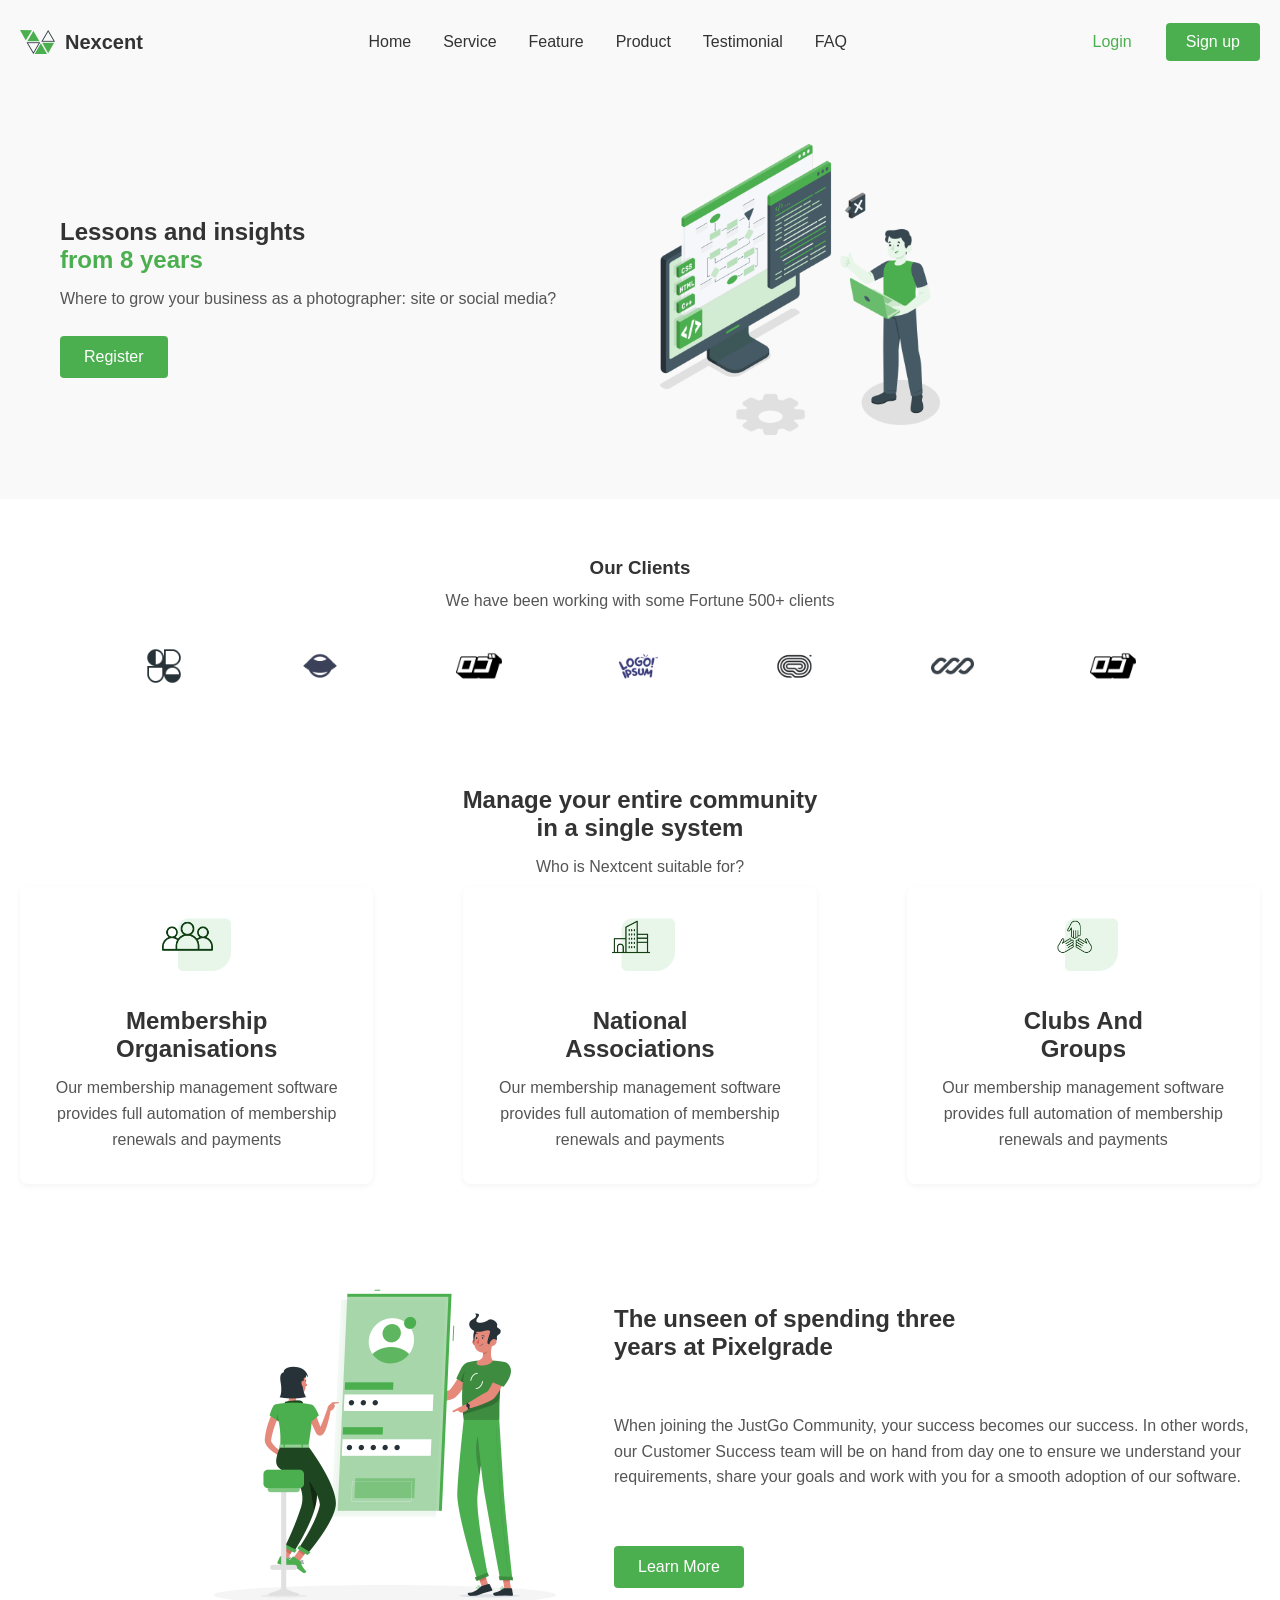
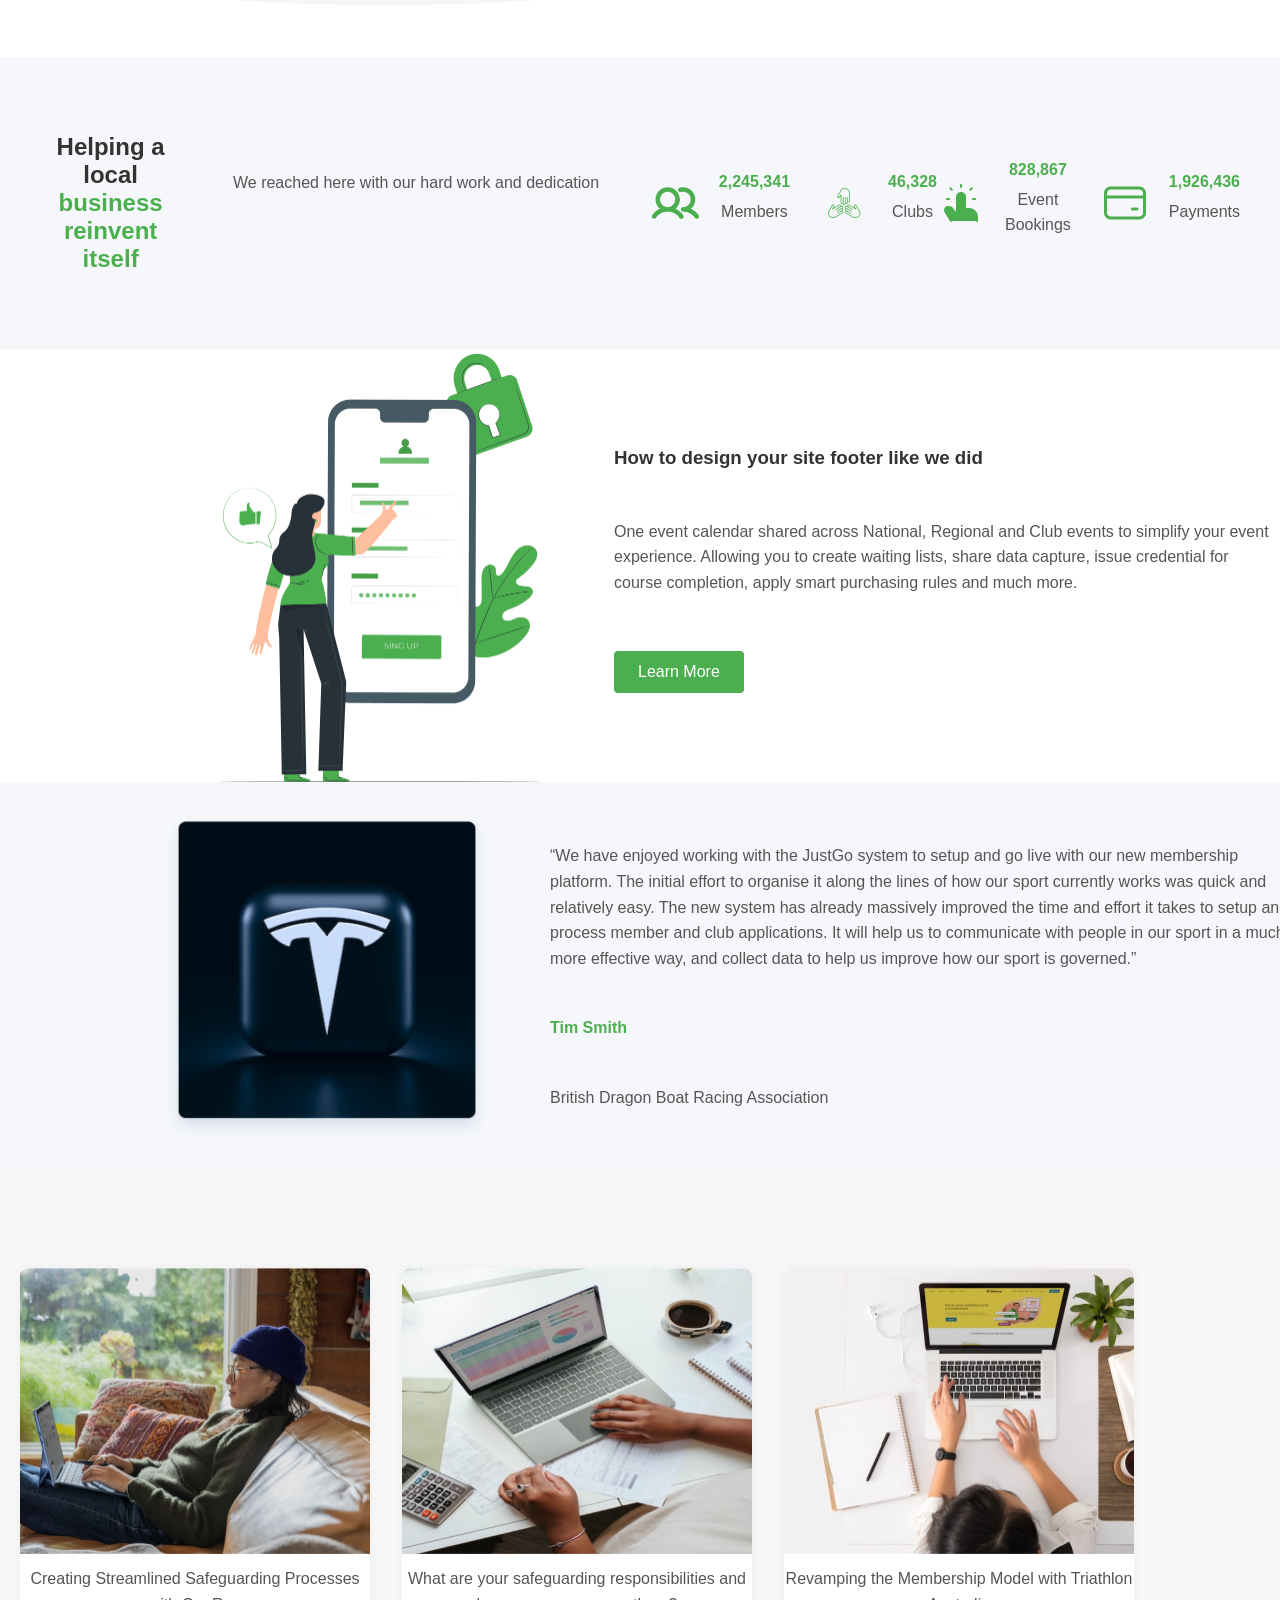
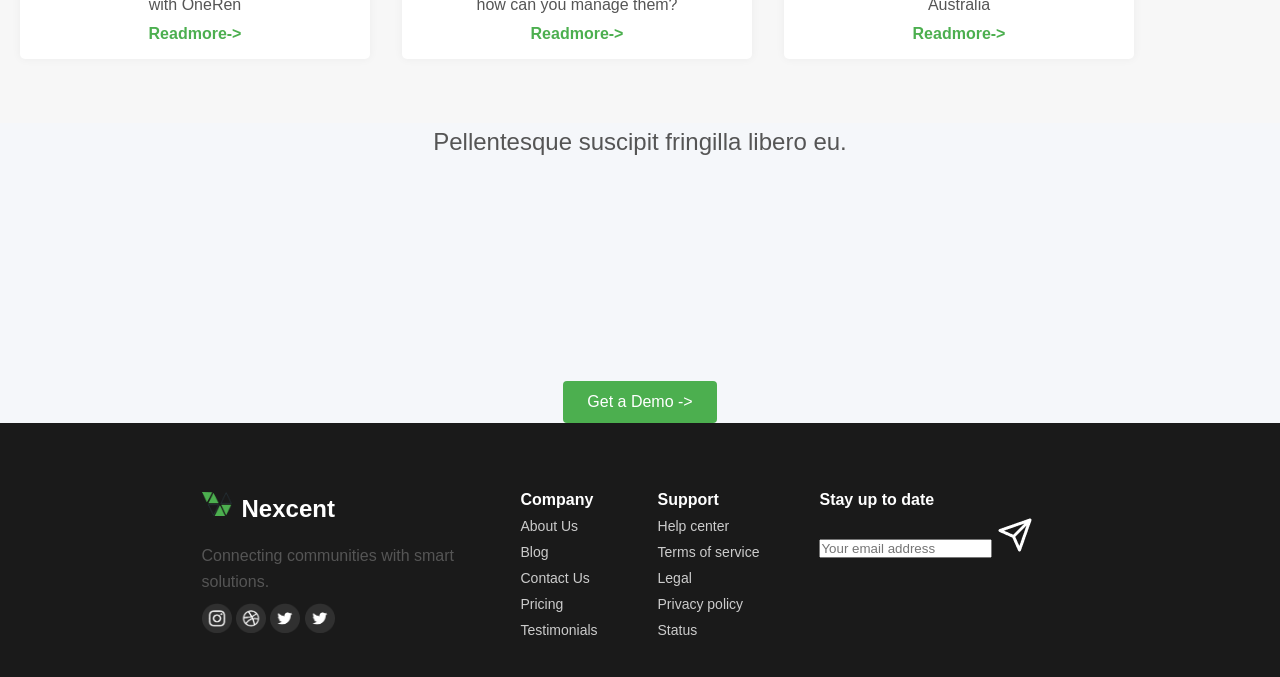
==== index.html @ 681e9457 "delete Landing-page-full.html" ====
<!DOCTYPE html><html lang="en">
<head>
  <meta charset="UTF-8" />
  <meta name="viewport" content="width=device-width, initial-scale=1.0" />
  <title>Nexcent Landing Page</title>
  <link rel="stylesheet" href="../styles/style.css" />
</head>
<body>
  <header class="navbar">
    <div class="container">
      <div class="logo">
        <img src="../assets/images/logo/logo.png" alt="logo Image" />
        <h1>Nexcent</h1>
      </div>
      <nav>
        <ul class="nav-links">
          <li><a href="#">Home</a></li>
          <li><a href="#">Service</a></li>
          <li><a href="#">Feature</a></li>
          <li><a href="#">Product</a></li>
          <li><a href="#">Testimonial</a></li>
          <li><a href="#">FAQ</a></li>
        </ul>
      </nav>
      <div class="nav-buttons">
        <a href="#" class="login">Login</a>
        <a href="#" class="signup">Sign up</a>
      </div>
    </div>
  </header>


  <section class="hero">
    <div class="container hero-content">
      <div class="text">
        <h1>Lessons and insights <br><span class="green">from 8 years</span></h1>
        <p>Where to grow your business as a photographer: site or social media?</p>
        <a href="#" class="btn">Register</a>
      </div>
      <div class="image">
        <img src="../assets/images/hero.png" alt="Hero Image" />
      </div>
    </div>      
  </section>


 <section class="clients">
  <div class="clients-wrapper">
    <h3>Our Clients</h3>
    <p>We have been working with some Fortune 500+ clients</p>
    <div class="client-logos">
      <img src="../assets/images/logo/logo1.png" alt="Client Logo 1" />
      <img src="../assets/images/logo/logo2.png" alt="Client Logo 2" />
      <img src="../assets/images/logo/logo3.png" alt="Client Logo 3" />
      <img src="../assets/images/logo/logo4.png" alt="Client Logo 4" />
      <img src="../assets/images/logo/logo5.png" alt="Client Logo 5" />
      <img src="../assets/images/logo/logo6.png" alt="Client Logo 6" />
      <img src="../assets/images/logo/logo7.png" alt="Client Logo 7" />
    
    </div>
  </div>
</section>


  <section class="features">
    <div class="features-wrapper">
      <div class="features-header">
        <h1>Manage your entire community<br> in a single system</h1>
        <p>Who is Nextcent suitable for?</p>
      </div>
      <div class="feature-boxes">
        <div class="box">
          <img src="../assets/images/icon/icon1.png" alt="Membership Organisations" />
          <h2>Membership <br> Organisations</h2>
          <p>Our membership management software provides full automation of membership renewals and payments</p>
        </div>
        <div class="box">
          <img src="../assets/images/icon/icon2.png" alt="National Associations" />
          <h2>National <br>Associations</h2>
          <p>Our membership management software provides full automation of membership renewals and payments</p>
        </div>
        <div class="box">
          <img src="../assets/images/icon/icon3.png" alt="Clubs And Groups" />
          <h2>Clubs And<br> Groups</h2>
          <p>Our membership management software provides full automation of membership renewals and payments</p>
        </div>
      </div>
    </div>
  </section>


<section class="story">
  <div class="container story-section">
    <div class="image">
      <img src="../assets/images/story1.png" alt="Story Image" />
    </div>
    <div class="text">
      <h1>The unseen of spending three <br>years at Pixelgrade</h1>
      <p>When joining the JustGo Community, your success becomes our success. 
        In other words, our Customer Success team will be on hand from day one to 
        ensure we understand your requirements, share your goals 
        and work with you for a smooth adoption of our software.</p>
      <a href="#" class="btn">Learn More</a>
    </div>
  </div>
</section>

  
<section class="stats">
  <div class="container">
    <h2>Helping a local <br> <span class="green">business reinvent itself</span></h2>
    <p class="description">We reached here with our hard work and dedication</p>

    
    <div class="stat-row">
      <div class="stat-item">
        <img src="../assets/images/counts/members.png" alt="Members" class="stat-logo" />
        <div class="green">
          <strong>2,245,341</strong>
          <p>Members</p>
        </div>
      </div>
      <div class="stat-item">
        <img src="../assets/images/counts/clubs.png" alt="Clubs" class="stat-logo" />
        <div class="green">
          <strong>46,328</strong>
          <p>Clubs</p>
        </div>
      </div>
    </div>

    
    <div class="stat-row">
      <div class="stat-item">
        <img src="../assets/images/counts/event bookings.png" alt="Event Bookings" class="stat-logo" />
        <div class="green">
          <strong>828,867</strong>
          <p>Event Bookings</p>
        </div>
      </div>
      <div class="stat-item">
        <img src="../assets/images/counts/payment.png" alt="Payments" class="stat-logo" />
        <div class="green">
          <strong>1,926,436</strong>
          <p>Payments</p>
        </div>
      </div>
    </div>
  </div>
</section>

  
<section class="story">
    <div class="container story-section">
      <div class="image">
        <img src="../assets/images/story2.png" alt="" />
      </div>
      <div class="text">
        <h3>How to design your site footer like we did</h3>
        <p>One event calendar shared across National, 
          Regional and Club events to simplify your event experience. 
          Allowing you to create waiting lists, share data capture, 
          issue credential for course completion, apply smart purchasing rules and much more.</p>
        <a href="#" class="btn">Learn More</a>
      </div>
    </div>
  </section>  
  

<section class="testimonials">
  <div class="container">
    <div class="testimonial-box">
      <img src="../assets/images/testimonial.png" alt="Testimonial" />
      <div class="testimonial-text">
        <p>“We have enjoyed working with the JustGo system to setup and go live with our 
          new membership platform. The initial effort to organise it along the lines of how 
          our sport currently works was quick and relatively easy. The new system has already 
          massively improved the time and effort it takes to setup and process member and club 
          applications. It will help us to communicate with people in our sport in a much more 
          effective way, and collect data to help us improve how our sport is governed.”</p>
        <h4><span class="green">Tim Smith</span></h4>
        <p class="org">British Dragon Boat Racing Association</p>
      </div> </div> 
      <div class="client-logos">
      <img src="../assets/images/logo/logo1.png" alt="Client Logo 1" />
      <img src="../assets/images/logo/logo2.png" alt="Client Logo 2" />
      <img src="../assets/images/logo/logo3.png" alt="Client Logo 3" />
      <img src="../assets/images/logo/logo4.png" alt="Client Logo 4" />
      <img src="../assets/images/logo/logo5.png" alt="Client Logo 5" />
      <img src="../assets/images/logo/logo6.png" alt="Client Logo 6" />
    </div>
    </div>
</section>
 
  
 <section class="blog">
  <div class="container">

    <div class="blog-cards">
      <div class="card">
        <img src="../assets/images/blog/blog1.png" alt="Blog 1" />
        <p>Creating Streamlined Safeguarding Processes with OneRen</p>
        <a href="#"><span class="green">Readmore-></span></a>
      </div>
      <div class="card">
        <img src="../assets/images/blog/blog2.png" alt="Blog 2" />
        <p>What are your safeguarding responsibilities and how can you manage them?</p>
        <a href="#"><span class="green">Readmore-></span></a>
      </div>
      <div class="card">
        <img src="../assets/images/blog/blog3.png" alt="Blog 3" />
        <p>Revamping the Membership Model with Triathlon Australia</p>
       <a href="#"><span class="green">Readmore-></span></a>
      </div>
    </div>
  </div>
</section>


<section class="new-section">
  <div class="container">
    <p class="description">Pellentesque suscipit fringilla libero eu.</p>
    <a href="#" class="btn">Get a Demo -></a>
  </div>
</section>


<footer class="footer">
  <div class="container">
    <div class="footer-content">
      <div class="footer-about">
        <div class="logo">
        <img src="../assets/images/logo/logo.png" alt="Footer Logo" />
        <h2>Nexcent</h2>
        </div>
        <p>Connecting communities with smart solutions.</p>
        <div class="social-icons">
          <a href="#"><img src="../assets/images/social links/insta.png" alt="Facebook" /></a>
          <a href="#"><img src="../assets/images/social links/ii.png" alt="Twitter" /></a>
          <a href="#"><img src="../assets/images/social links/twitter.png" alt="LinkedIn" /></a>
          <a href="#"><img src="../assets/images/social links/youtube.png" alt="Instagram" /></a>
      </div>
      </div>
      <div class="footer-links">
        <div>
          <h4>Company</h4>
          <ul>
            <li><a href="#">About Us</a></li>
            <li><a href="#">Blog</a></li>
            <li><a href="#">Contact Us</a></li>
            <li><a href="#">Pricing</a></li>
            <li><a href="#">Testimonials</a></li>
          </ul>
        </div>
        <div>
          <h4>Support</h4>
          <ul>
            <li><a href="#">Help center</a></li>
            <li><a href="#">Terms of service</a></li>
            <li><a href="#">Legal</a></li>
            <li><a href="#">Privacy policy</a></li>
            <li><a href="#">Status</a></li>
          </ul>
        </div>
        <div>
         <div class="footer-subscribe">
  <h4>Stay up to date</h4>
  <div class="subscribe-box">
    <input type="email" placeholder="Your email address" class="footer-input" />
    <img src="../assets/images/arrow.png" alt="Arrow Icon" class="arrow-icon" />
  </div>
</div>
        </div>
      </div>
    </div>
  </footer>

</body>
</html>
---- styles/style.css ----
/* General Styling */
body {
  margin: 0;
  padding: 0;
  font-family: 'Segoe UI', Tahoma, Geneva, Verdana, sans-serif;
  color: #333;
  background-color: #f9f9f9;
}

h1, h2, h3, h4 {
  margin: 0.5em 0;
}

p {
  line-height: 1.6;
  margin: 0.5em 0;
  font-size: 16px;
  color: #555;
}

.h2 {
  font-size: 40px;
  margin-bottom: 20px;
}

.green {
  color: #4CAF4F;
}

.btn {
  background-color: #4CAF4F;
  color: white;
  padding: 12px 24px;
  text-decoration: none;
  border-radius: 4px;
  font-size: 16px;
  display: inline-block;
  margin-top: 1em;
   width: fit-content;
}

* {
  margin: 0;
  padding: 0;
  box-sizing: border-box;
}

/* Container */
.container {
  max-width: 1440px;
  margin: 0 auto;
  height: 100%;
  display: flex;
  align-items: center;
  justify-content: space-between;
  padding: 0 20px;
}

/* Navbar */
header.navbar {
  box-shadow: 0 2px 4px rgba(0, 0, 0, 0.05);
  height: 84px;
  width: 100%;
}

.logo {
  display: flex;
  align-items: center;
  gap: 10px;
}

.logo img {
  width: 35px;
  height: 24px;
}

.logo h1 {
  font-size: 20px;
  font-weight: 600;
  line-height: 21px;
}

.nav-links {
  list-style: none;
  display: flex;
  gap: 32px;
  align-items: center;
}

.nav-links a {
  text-decoration: none;
  color: #333;
  font-size: 16px;
  font-weight: 500;
}

.nav-buttons {
  display: flex;
  gap: 14px;
}

.nav-buttons a {
  text-decoration: none;
  padding: 10px 20px;
  font-size: 16px;
  border-radius: 4px;
 
}

.login {
  color: #4CAF4F;
  background-color: transparent;
}

.signup {
  background-color: #4CAF4F;
  color: white;
  border: none;
}

/* Hero */
.hero {
  background-color: #f9f9f9;
  padding: 60px 20px;
}

.hero-content {
  display: flex;
  align-items: center;
  justify-content: space-between;
  max-width: 1200px;
  margin: 0 auto;
  gap: 40px;
  flex-wrap: wrap;
}

.hero .text,
.hero .image {
  flex: 1;
  min-width: 300px;
}

.hero .image img {
  max-width: 50%;
  height: auto;
}

/* Clients */
.clients {
  width: 100%;
  padding: 3em 144px;
  margin: auto;
  text-align: center;
  background-color: #fff;
}

.clients-wrapper {
  max-width: 1152px;
  margin: auto;
}

.client-logos {
  margin-top: 2em;
  display: flex;
  justify-content: space-between;
  align-items: center;
  flex-wrap: wrap;
  gap: 16px;
}

.client-logos img {
  max-height: 40px;
  object-fit: contain;
}

/* Features */
.features {
  padding: 40px 20px;
  background-color: #fff;
  text-align: center;
}

.feature-boxes {
  display: flex;
  justify-content: space-between;
  flex-wrap: wrap;
  gap: 90px;
}

.box {
  flex: 1;
  min-width: 240px;
  background-color: #fff;
  padding: 24px;
  border-radius: 8px;
  box-shadow: 0 2px 6px rgba(0, 0, 0, 0.05);
  transition: transform 0.3s;
}

.box:hover {
  transform: translateY(-5px);
}

.box img {
  height: 60px;
  margin-bottom: 20px;
}

/* Story */
.story {
  width: 100%;
  height: 433px;
  padding: 0 144px;
  background-color: #fff;
  display: flex;
  align-items: center;
  justify-content: center;
}

.story.alt {
  background-color: #f7f7f7;
}

.story-section {
  display: flex;
  flex-direction: row;
  align-items: center;
  gap: 8px;
}

.story .image {
  flex: 0 0 442px;
  height: 433px;
}

.story .image img {
  width: 100%;
  height: 100%;
  object-fit: cover;
}

.story .text {
  flex: 0 0 661px;
  height: 268px;
  display: flex;
  flex-direction: column;
  justify-content: center;
  gap: 32px;
}

/* Stats */
.stats {
  background-color: #f5f7fa;
  padding: 64px 20px;
  text-align: center;
}

.stats .description {
  font-size: 16px;
  margin-bottom: 40px;
}

.stat-row {
  width: 540px;
  height: 60px;
  display: flex;
  justify-content: space-between;
  gap: 30px;
  margin: 20px auto;
}

.stat-item {
  flex: 1;
  display: flex;
  align-items: center;
  gap: 20px;
}

.stat-logo {
  width: 48px;
  height: 48px;
  object-fit: contain;
}

.stat-info {
  display: flex;
  flex-direction: column;
  align-items: flex-start;
  justify-content: center;
}

/* Testimonials */
.testimonials {
  width: 1350px;
  height: 390px;
  padding: 32px 144px;
  background: #F5F7FA;
  display: flex;
}

.testimonial-box {
  display: flex;
  gap: 60px;
  align-items: center;
  height: 200px;
}

.testimonial-box img {
  width: 326px;
  height: 326px;
  border-radius: 8px;
  object-fit: cover;
}

.testimonial-text {
  width: 748px;
  height: 324px;
  display: flex;
  flex-direction: column;
  gap: 32px;
  justify-content: center;
}

/* Blog */
.blog {
  padding: 4em 0;
  background-color: #f7f7f7;
  text-align: center;
}

.blog-cards {
  display: flex;
  justify-content: center;
  gap: 2em;
  flex-wrap: wrap;
  margin-top: 2em;
}

.card {
  background: #fff;
  width: 350px;
  border-radius: 5px;
  box-shadow: 0 0 10px rgba(0, 0, 0, 0.05);
  overflow: hidden;
}

.card img {
  width: 100%;
  height: 286px;
  object-fit: cover;
  border-radius: 8px 8px 0 0;
}


.card a {
  display: inline-block;
  margin-bottom: 1em;
  color: #007bff;
  font-weight: bold;
  text-decoration: none;
}

/* New Section */
.new-section {
  width: 100%;
  height: 300px;
  background-color: #f5f7fa;
  display: flex;
  align-items: center;
  justify-content: center;
  text-align: center;
}

.new-section .container {
  flex-direction: column;
  align-items: center;
  gap: 0.1em;
}

.description {
  width: 887px;
  font-size: 1.5rem;
  margin: 0;
}


/* Footer */
.footer {
  background-color: #1A1A1A;
  color: white;
  padding: 60px 20px 30px;
}

.footer-content {
  display: flex;
  justify-content: space-between;
  flex-wrap: wrap;
  gap: 40px;
  max-width: 1440px;
  margin: 0 auto;
  height: 100%;
}

.footer-about {
  flex: 1;
  min-width: 250px;
}

.footer-about img {
  width: 30px;
  margin-bottom: 10px;
}

.footer-links {
  display: flex;
  flex: 2;
  gap: 60px;
  flex-wrap: wrap;
}

.footer-links ul {
  list-style: none;
}

.footer-links li {
  margin-bottom: 8px;
}

.footer-links a {
  color: #ccc;
  text-decoration: none;
  font-size: 14px;
}

.footer-bottom {
  display: flex;
  justify-content: center;
  align-items: center;
  background-color: #333;
  padding: 8px;
  color: grey;
  font-size: 14px;
  margin-top: 40px;
}

.footer-bottom img.arrow-icon {
  width: 10px;
  height: 10px;
}
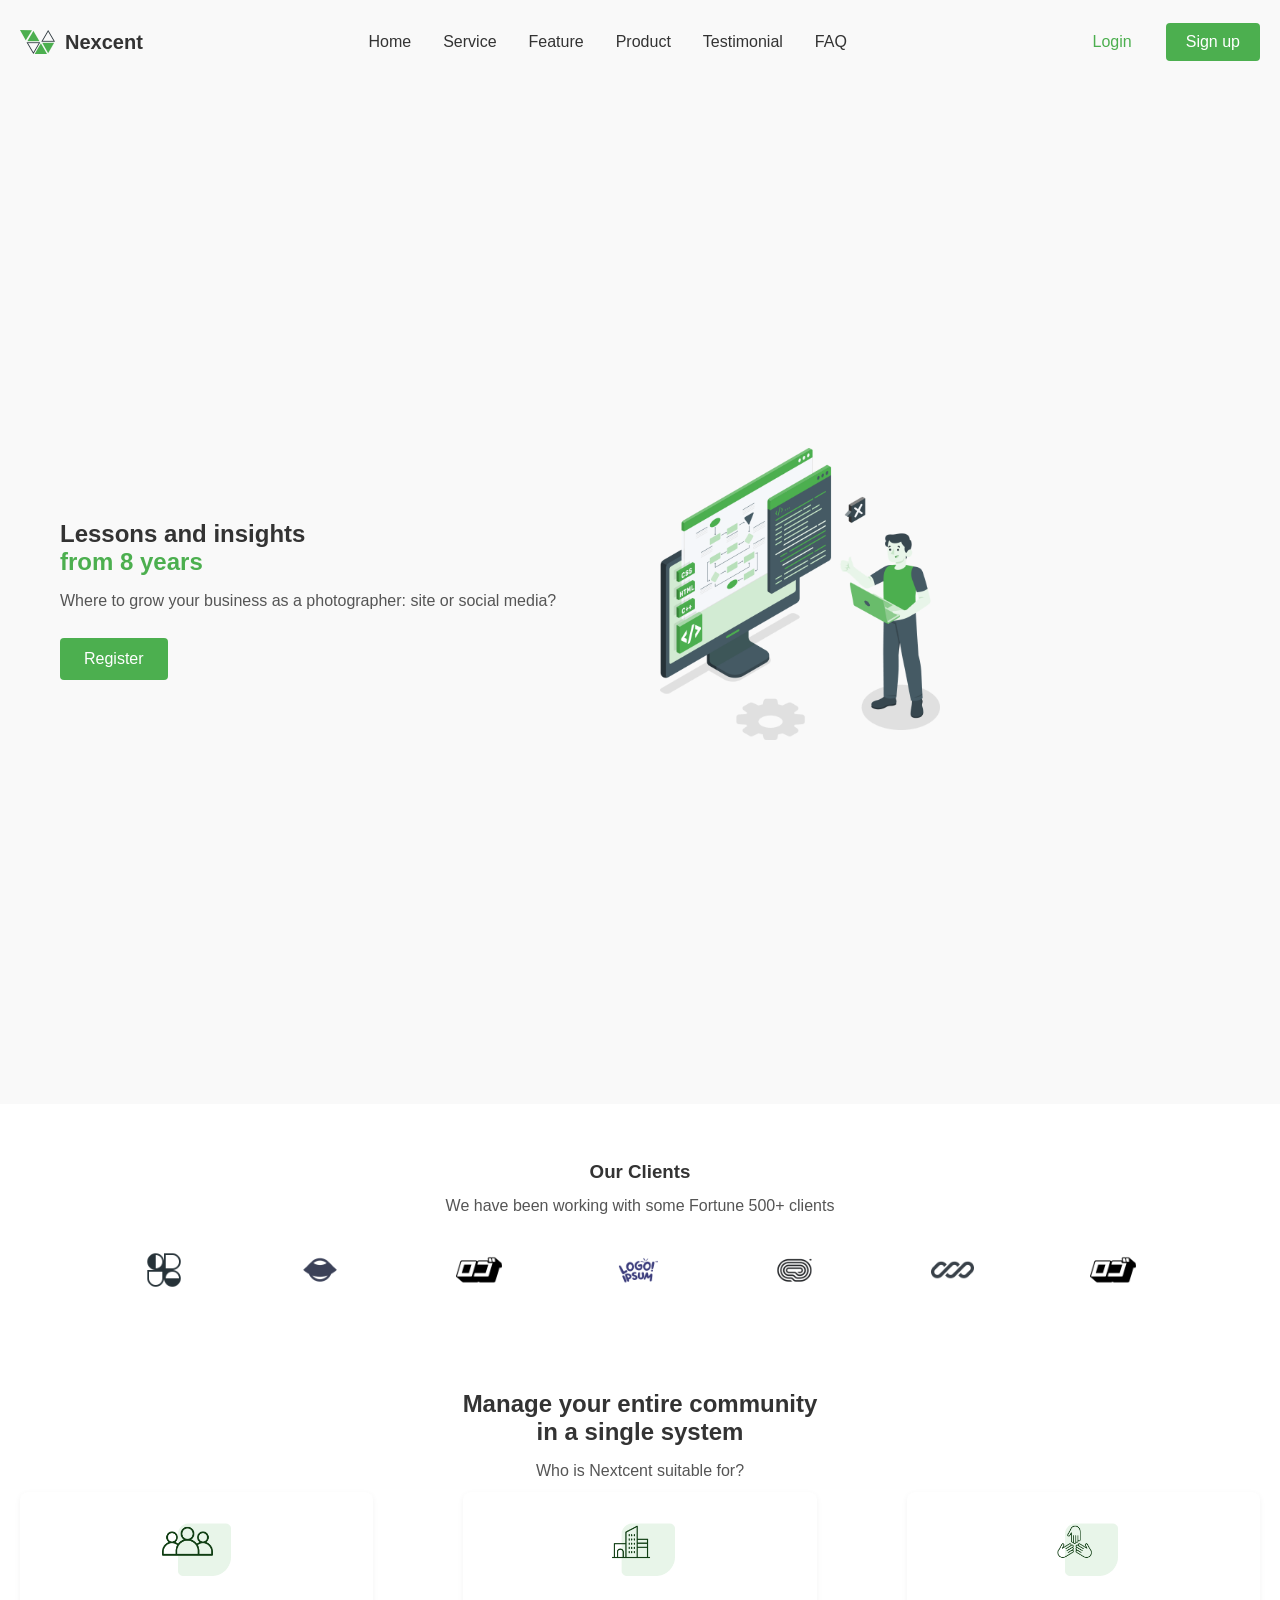
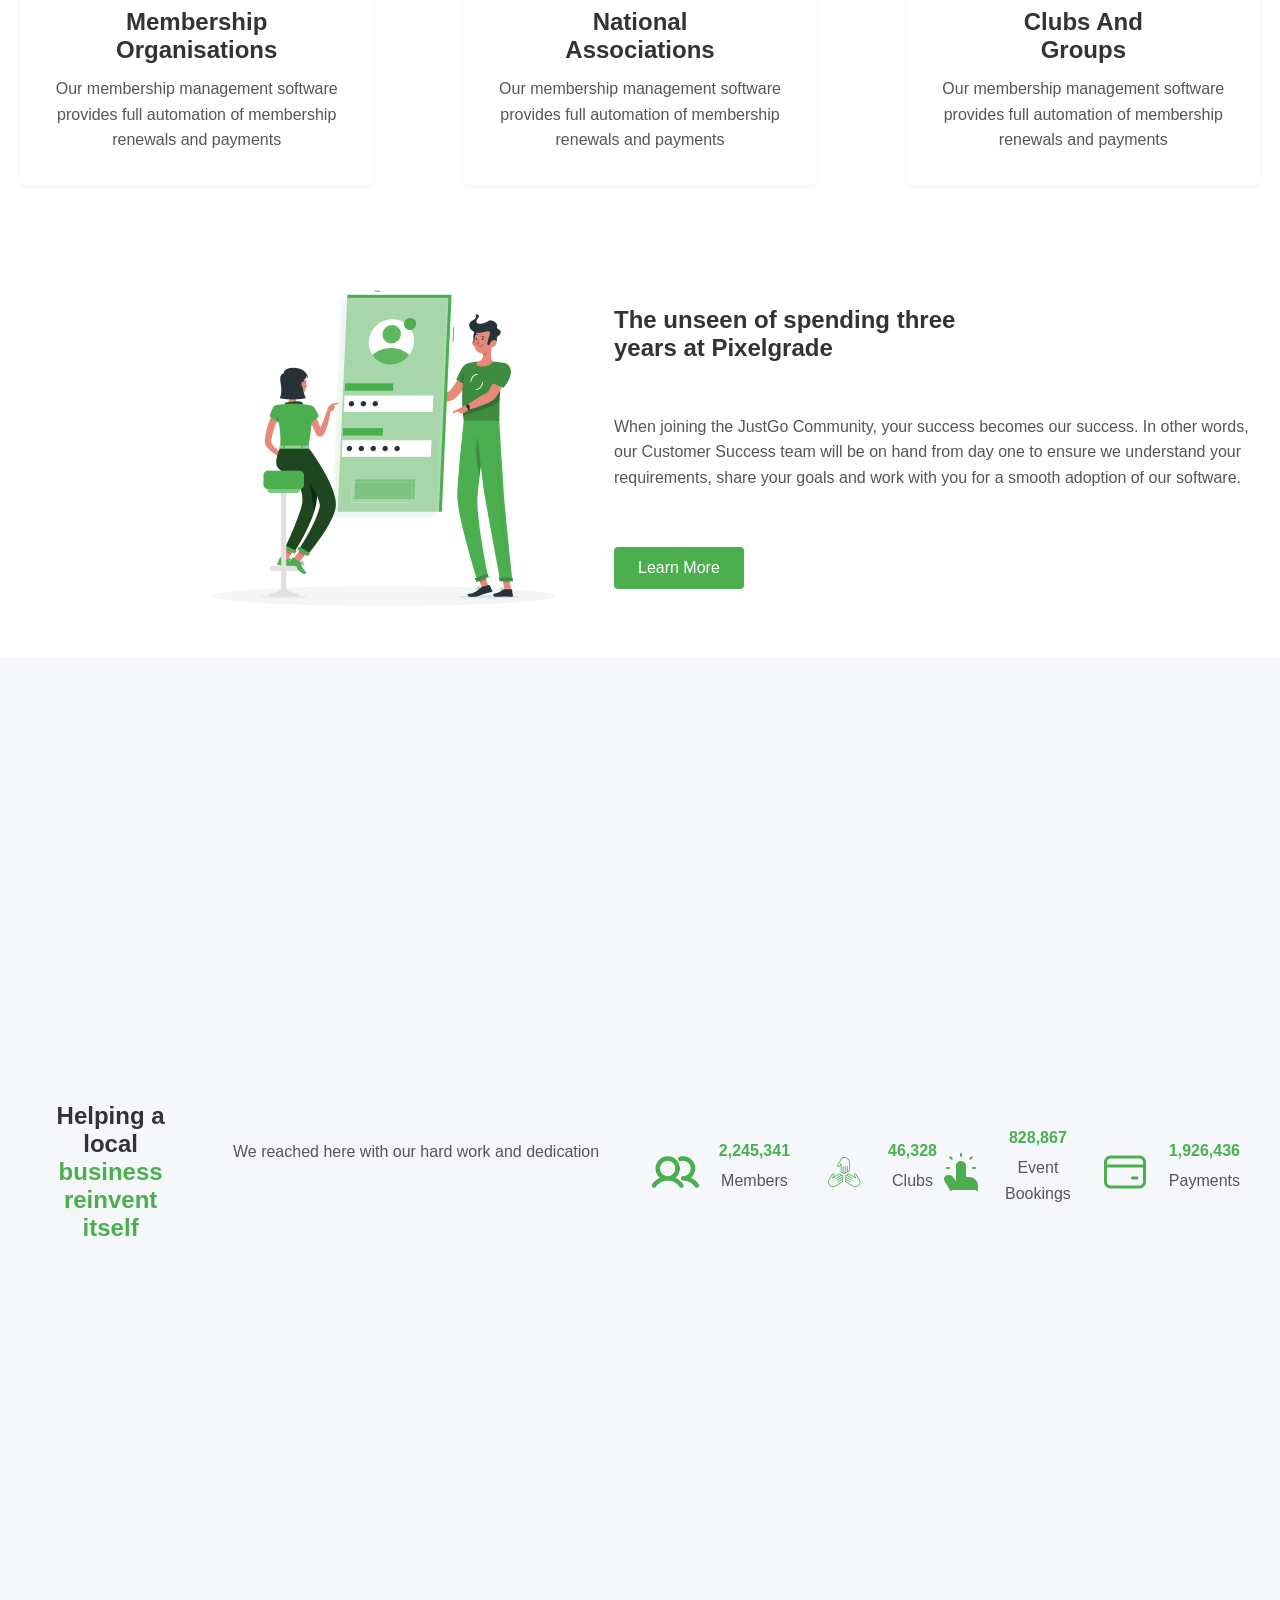
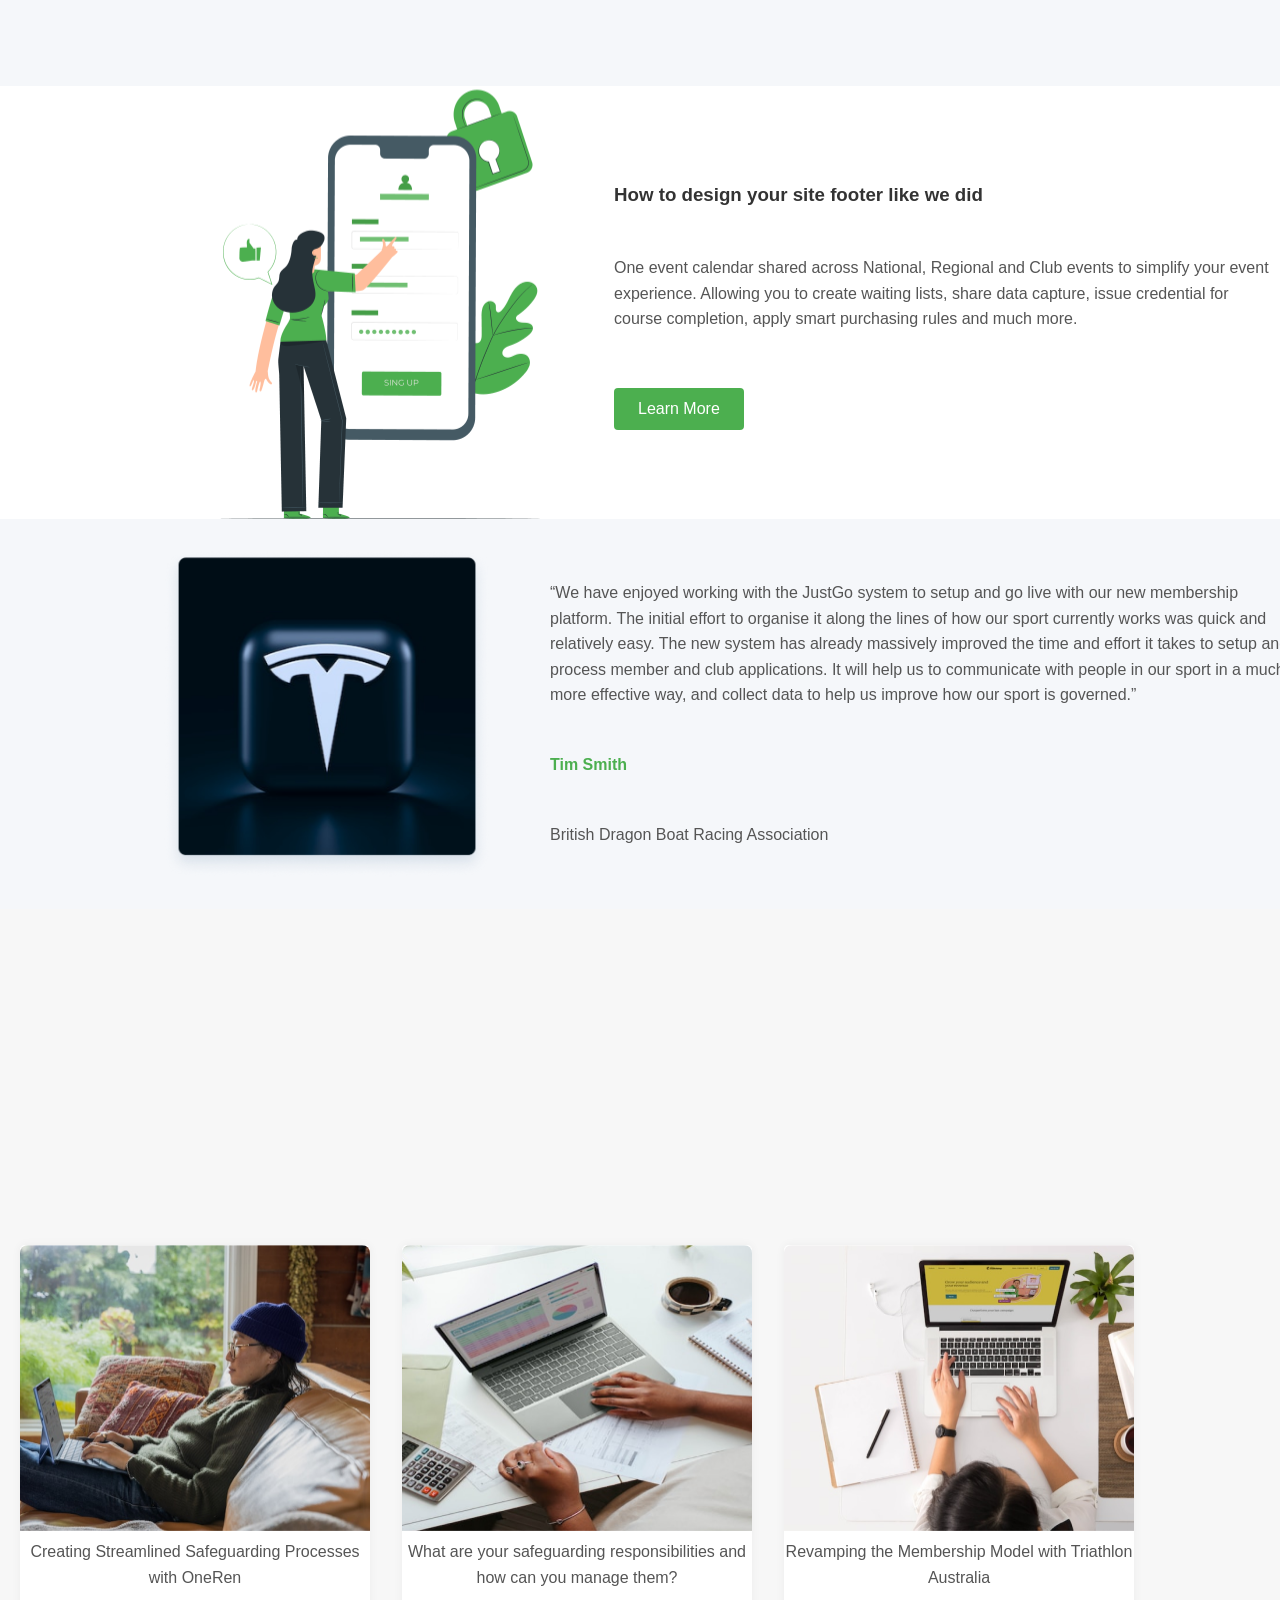
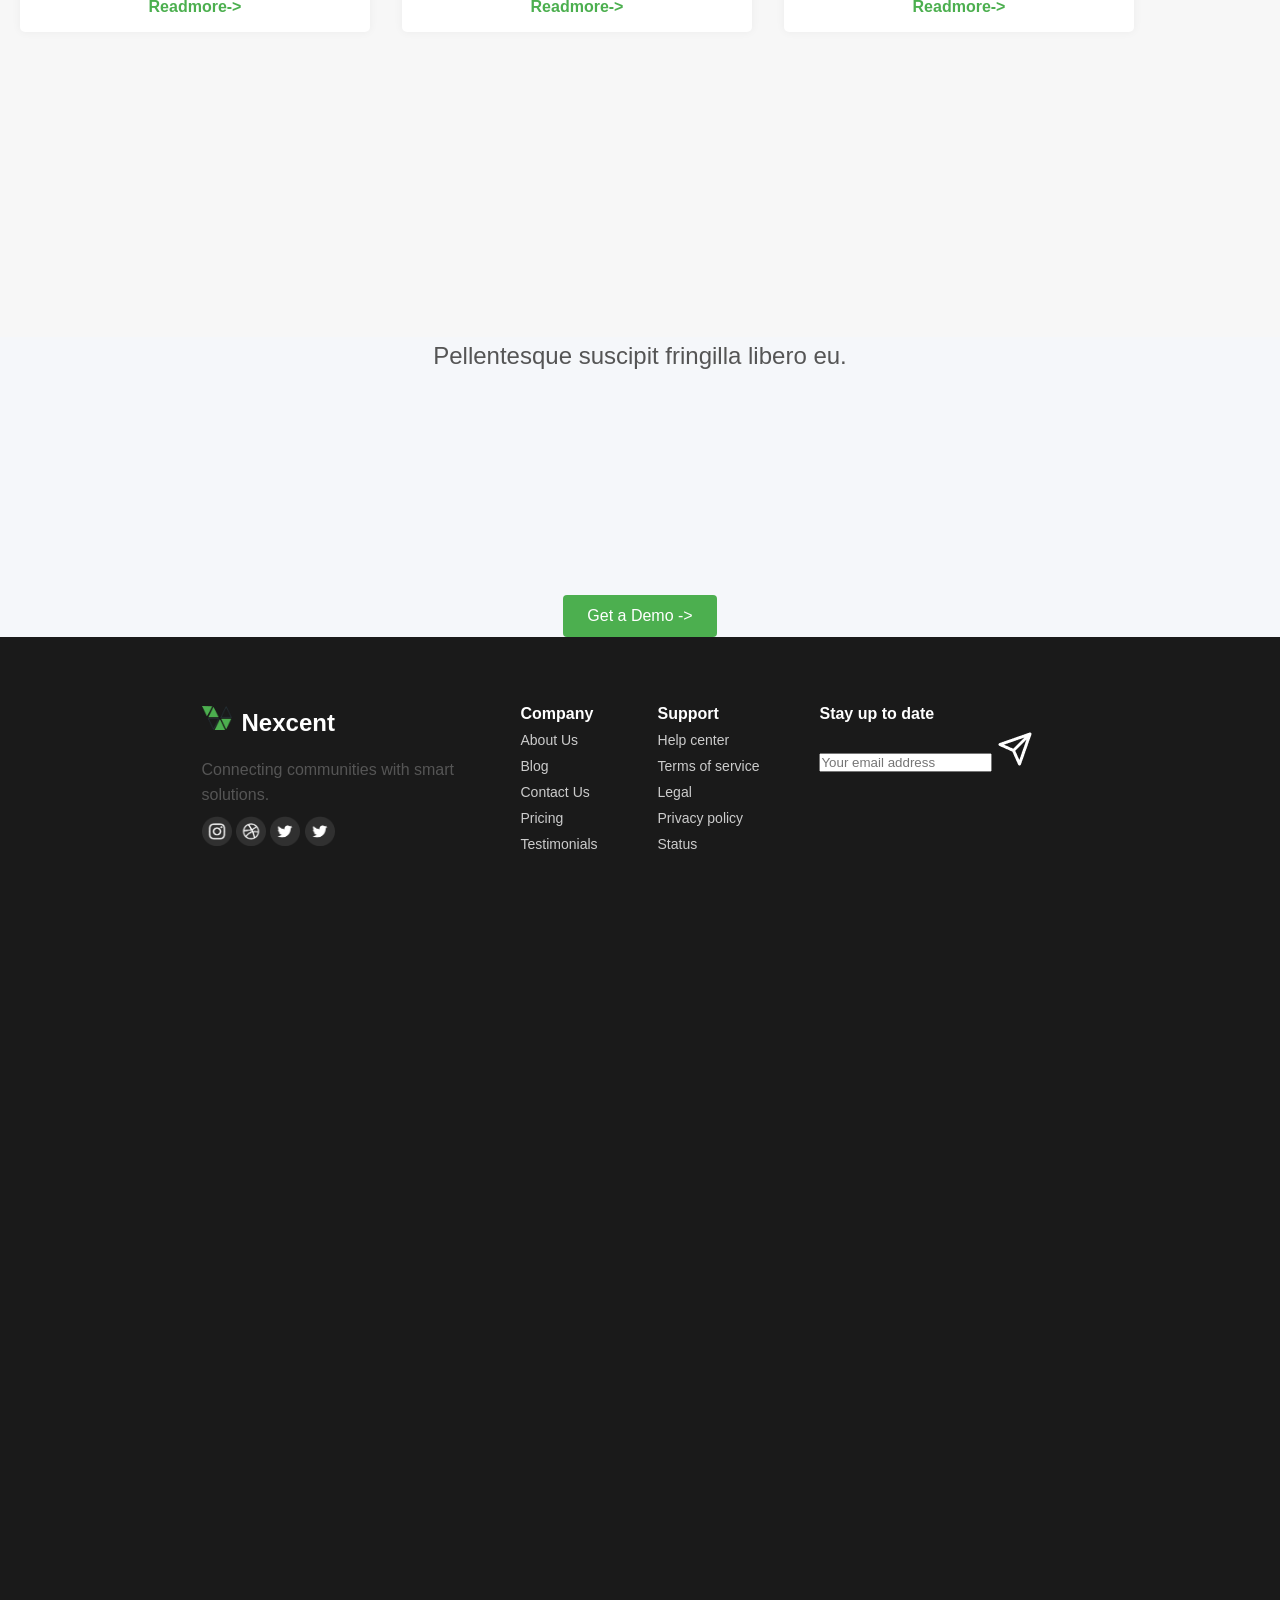
==== commit 755705b3: "Update index.html" ====
--- a/index.html
+++ b/index.html
@@ -1,9 +1,7 @@
-<!DOCTYPE html><html lang="en">
+<html>
 <head>
-  <meta charset="UTF-8" />
-  <meta name="viewport" content="width=device-width, initial-scale=1.0" />
   <title>Nexcent Landing Page</title>
-  <link rel="stylesheet" href="../styles/style.css" />
+  <link rel="stylesheet" href="styles/style.css" />
 </head>
 <body>
   <header class="navbar">
@@ -276,4 +274,4 @@
   </footer>
 
 </body>
-</html>+</html>
